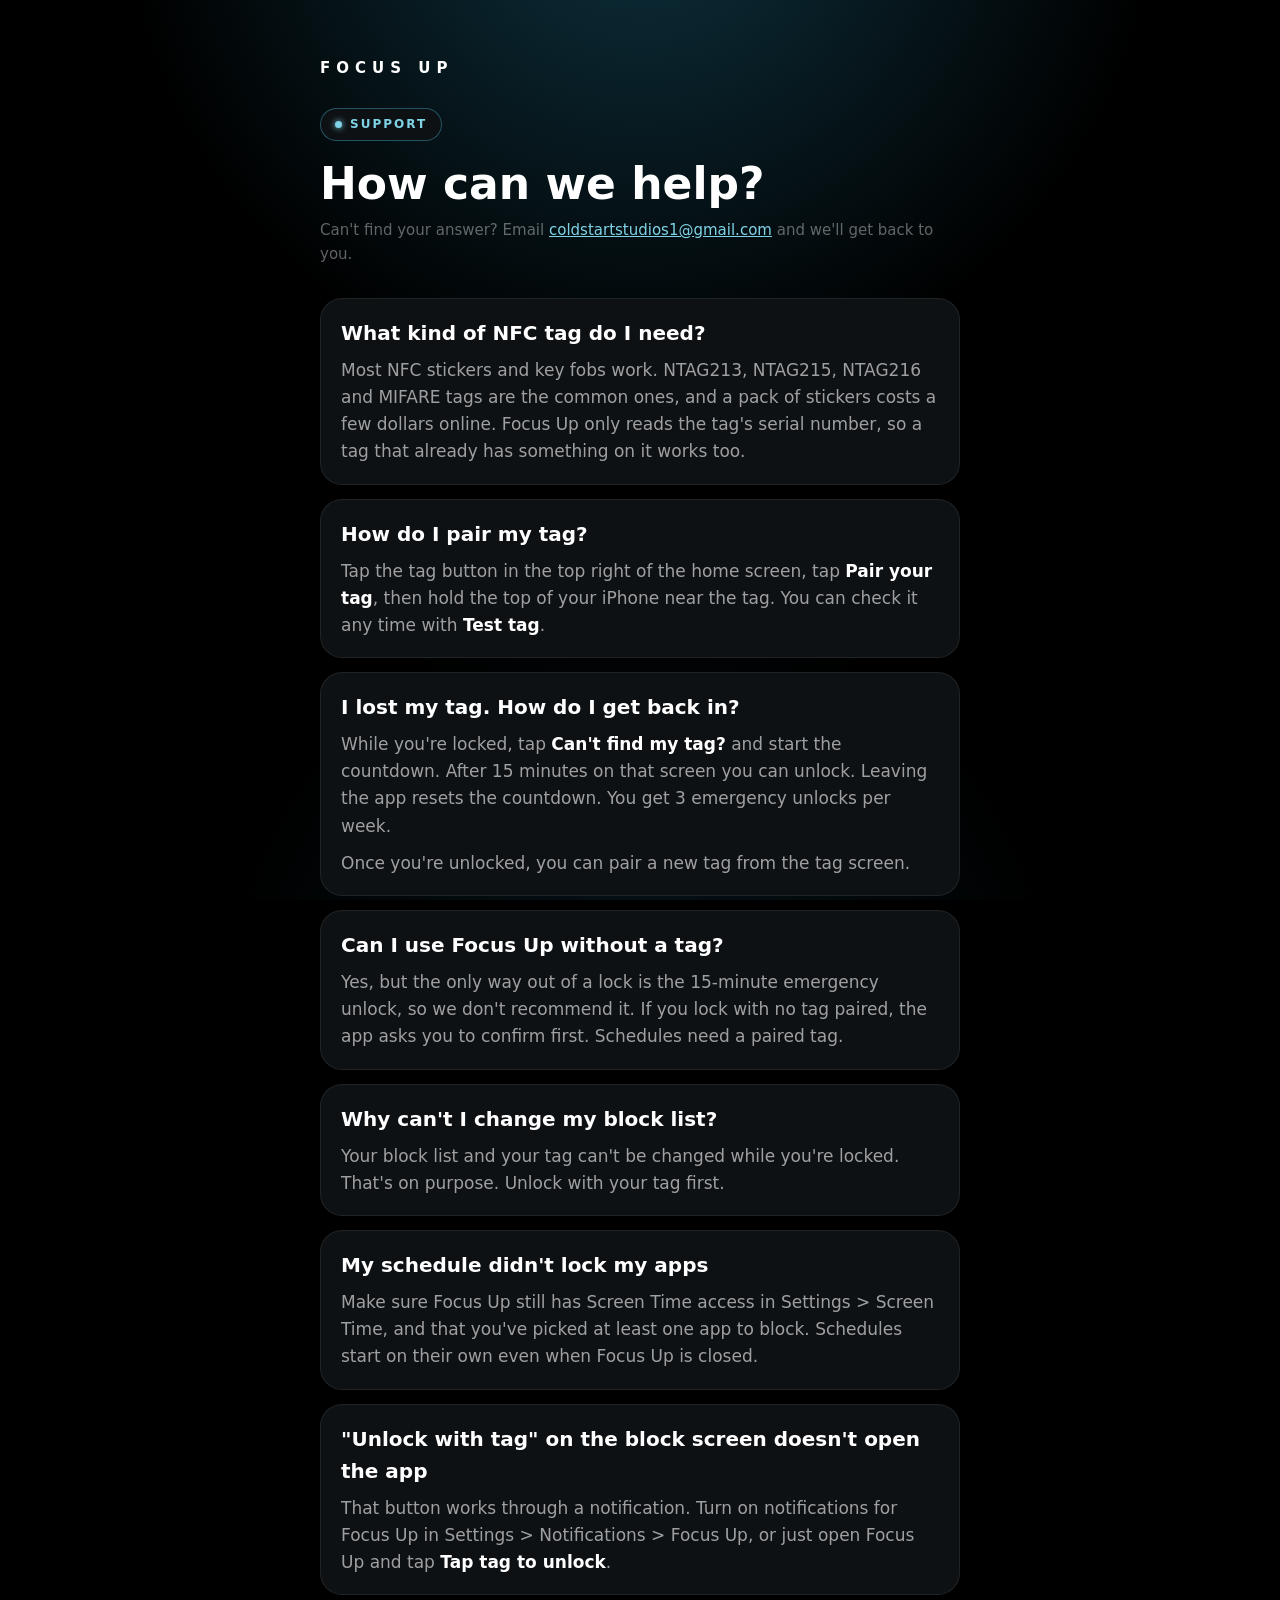
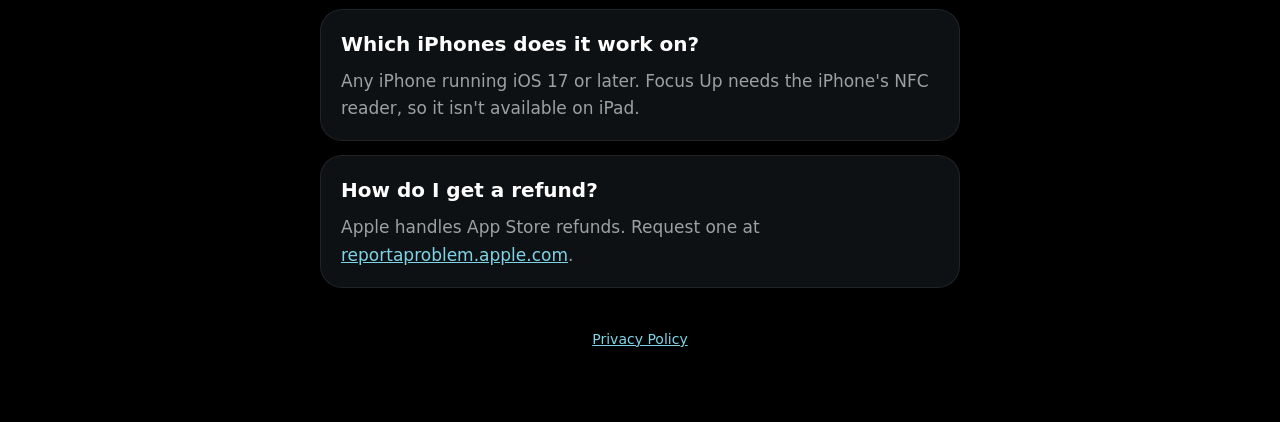
==== support.html @ f3e7fec7 "Add Focus Up privacy policy and support pages Co-Authored-By: Claude Opus 5.5 <noreply@anthropic.com" ====
<!doctype html>
<html lang="en">
<head>
  <meta charset="utf-8">
  <meta name="viewport" content="width=device-width, initial-scale=1">
  <title>Focus Up Support</title>
  <meta name="description" content="Help with Focus Up: tags, emergency unlocks, schedules and more.">
  <link rel="stylesheet" href="style.css">
</head>
<body>
  <main>
    <a class="wordmark" href="index.html">FOCUS UP</a>
    <span class="pill">SUPPORT</span>
    <h1>How can we help?</h1>
    <p class="meta">Can't find your answer? Email <a href="mailto:coldstartstudios1@gmail.com">coldstartstudios1@gmail.com</a> and we'll get back to you.</p>

    <div class="card">
      <h2>What kind of NFC tag do I need?</h2>
      <p>Most NFC stickers and key fobs work. NTAG213, NTAG215, NTAG216 and MIFARE tags are the common ones, and a pack of stickers costs a few dollars online. Focus Up only reads the tag's serial number, so a tag that already has something on it works too.</p>
    </div>

    <div class="card">
      <h2>How do I pair my tag?</h2>
      <p>Tap the tag button in the top right of the home screen, tap <strong>Pair your tag</strong>, then hold the top of your iPhone near the tag. You can check it any time with <strong>Test tag</strong>.</p>
    </div>

    <div class="card">
      <h2>I lost my tag. How do I get back in?</h2>
      <p>While you're locked, tap <strong>Can't find my tag?</strong> and start the countdown. After 15 minutes on that screen you can unlock. Leaving the app resets the countdown. You get 3 emergency unlocks per week.</p>
      <p>Once you're unlocked, you can pair a new tag from the tag screen.</p>
    </div>

    <div class="card">
      <h2>Can I use Focus Up without a tag?</h2>
      <p>Yes, but the only way out of a lock is the 15-minute emergency unlock, so we don't recommend it. If you lock with no tag paired, the app asks you to confirm first. Schedules need a paired tag.</p>
    </div>

    <div class="card">
      <h2>Why can't I change my block list?</h2>
      <p>Your block list and your tag can't be changed while you're locked. That's on purpose. Unlock with your tag first.</p>
    </div>

    <div class="card">
      <h2>My schedule didn't lock my apps</h2>
      <p>Make sure Focus Up still has Screen Time access in Settings &gt; Screen Time, and that you've picked at least one app to block. Schedules start on their own even when Focus Up is closed.</p>
    </div>

    <div class="card">
      <h2>"Unlock with tag" on the block screen doesn't open the app</h2>
      <p>That button works through a notification. Turn on notifications for Focus Up in Settings &gt; Notifications &gt; Focus Up, or just open Focus Up and tap <strong>Tap tag to unlock</strong>.</p>
    </div>

    <div class="card">
      <h2>Which iPhones does it work on?</h2>
      <p>Any iPhone running iOS 17 or later. Focus Up needs the iPhone's NFC reader, so it isn't available on iPad.</p>
    </div>

    <div class="card">
      <h2>How do I get a refund?</h2>
      <p>Apple handles App Store refunds. Request one at <a href="https://reportaproblem.apple.com">reportaproblem.apple.com</a>.</p>
    </div>

    <footer><a href="privacy.html">Privacy Policy</a></footer>
  </main>
</body>
</html>
---- style.css ----
/* Ocean Gem, from the app's DesignSystem/DESIGN.md */
:root {
  --ocean-gem-deep: #0E3B4C;
  --ocean-gem: #1F6F8B;
  --ocean-gem-bright: #3FA7C4;
  --ocean-gem-glow: #7FD3E6;
  --background: #000000;
  --surface: #0E1114;
  --hairline: rgba(255, 255, 255, 0.08);
  --text: #FFFFFF;
  --text-secondary: rgba(255, 255, 255, 0.6);
  --text-tertiary: rgba(255, 255, 255, 0.38);
  --paint: linear-gradient(135deg, var(--ocean-gem-glow), var(--ocean-gem-bright) 40%, var(--ocean-gem) 75%, var(--ocean-gem-deep));
  color-scheme: dark;
}

* { box-sizing: border-box; }

html {
  background: var(--background);
}

body {
  margin: 0;
  min-height: 100vh;
  color: var(--text-secondary);
  font: 17px/1.6 -apple-system, BlinkMacSystemFont, "SF Pro Text", system-ui, sans-serif;
  background:
    radial-gradient(520px 520px at 50% -120px, rgba(31, 111, 139, 0.45), transparent),
    radial-gradient(420px 420px at 50% calc(100% + 120px), rgba(14, 59, 76, 0.35), transparent),
    var(--background);
  background-attachment: fixed;
}

main {
  max-width: 680px;
  margin: 0 auto;
  padding: 56px 20px 72px;
}

h1, h2, .wordmark, .pill {
  font-family: ui-rounded, "SF Pro Rounded", -apple-system, system-ui, sans-serif;
}

.wordmark {
  display: block;
  margin: 0 0 28px;
  color: var(--text);
  font-size: 15px;
  font-weight: 800;
  letter-spacing: 6px;
  text-decoration: none;
}

.pill {
  display: inline-flex;
  align-items: center;
  gap: 8px;
  padding: 6px 14px;
  border: 1px solid rgba(63, 167, 196, 0.45);
  border-radius: 999px;
  background: var(--surface);
  color: var(--ocean-gem-glow);
  font-size: 12px;
  font-weight: 700;
  letter-spacing: 2px;
}

.pill::before {
  content: "";
  width: 7px;
  height: 7px;
  border-radius: 50%;
  background: var(--ocean-gem-glow);
  box-shadow: 0 0 6px var(--ocean-gem-glow);
}

h1 {
  margin: 18px 0 8px;
  color: var(--text);
  font-size: clamp(32px, 7vw, 44px);
  line-height: 1.15;
}

h2 {
  margin: 0 0 8px;
  color: var(--text);
  font-size: 20px;
}

.meta {
  margin: 0 0 32px;
  color: var(--text-tertiary);
  font-size: 15px;
}

.card {
  margin: 0 0 14px;
  padding: 18px 20px;
  border: 1px solid var(--hairline);
  border-radius: 22px;
  background: var(--surface);
}

.card p, .card ul { margin: 0; }
.card p + p, .card p + ul, .card ul + p { margin-top: 10px; }
.card ul { padding-left: 20px; }
.card li + li { margin-top: 6px; }

strong { color: var(--text); font-weight: 600; }

a { color: var(--ocean-gem-glow); }

.hero {
  margin: 24px 0 36px;
  text-align: center;
}

.hero h1 {
  background: var(--paint);
  -webkit-background-clip: text;
  background-clip: text;
  color: transparent;
}

.links {
  display: grid;
  gap: 12px;
}

.button {
  display: block;
  padding: 16px 20px;
  border-radius: 999px;
  background: linear-gradient(var(--ocean-gem-bright), var(--ocean-gem));
  box-shadow: 0 8px 20px rgba(63, 167, 196, 0.35);
  color: var(--text);
  font-family: ui-rounded, "SF Pro Rounded", -apple-system, system-ui, sans-serif;
  font-weight: 600;
  text-align: center;
  text-decoration: none;
}

.button.secondary {
  border: 1px solid rgba(63, 167, 196, 0.55);
  background: var(--surface);
  box-shadow: none;
  color: var(--ocean-gem-glow);
}

footer {
  margin-top: 40px;
  color: var(--text-tertiary);
  font-size: 14px;
  text-align: center;
}
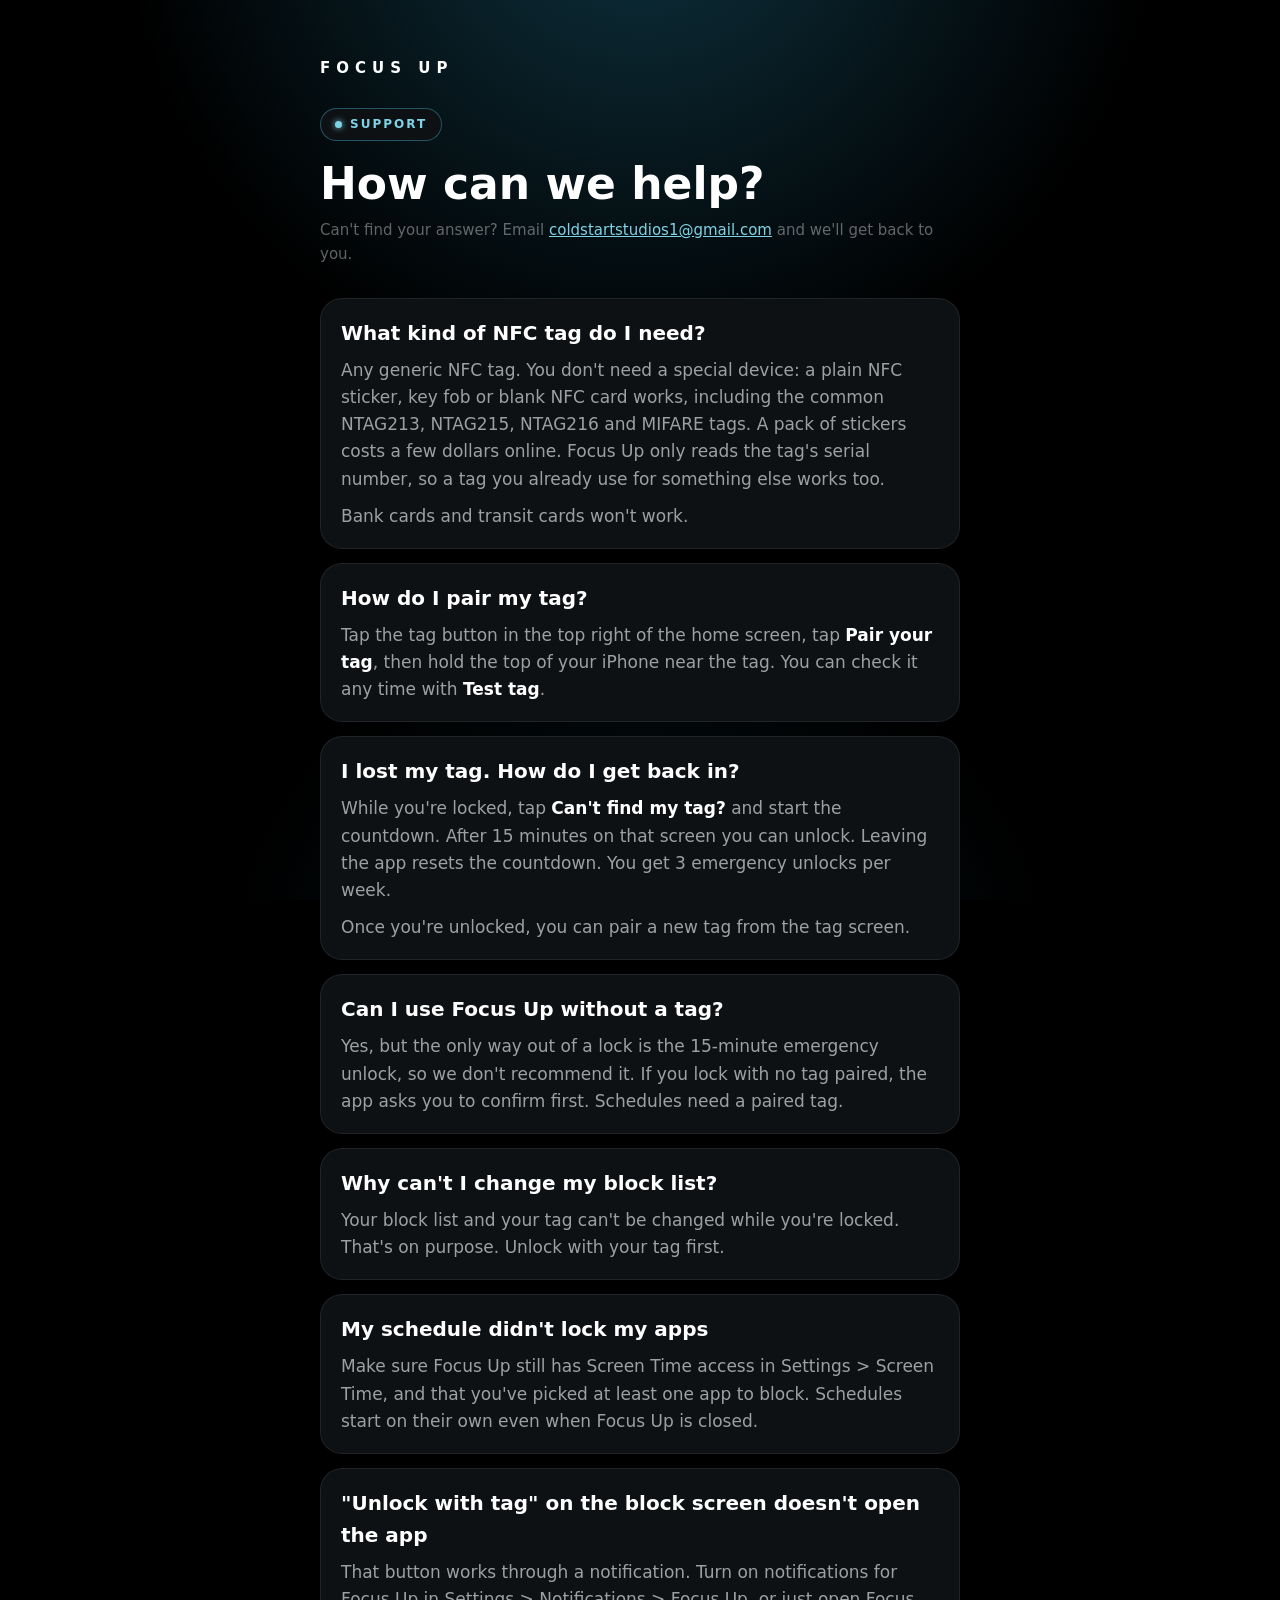
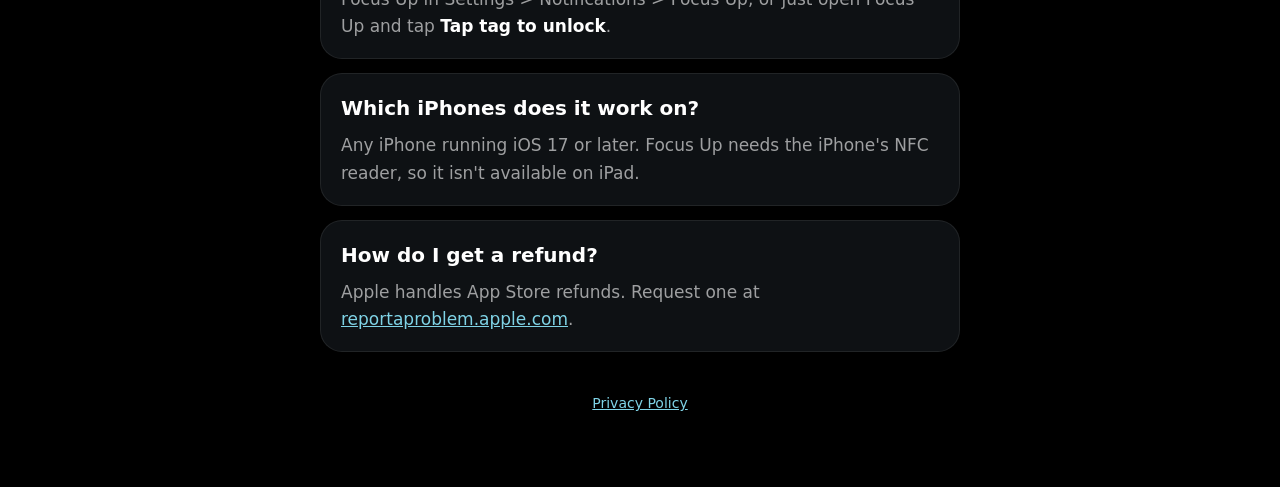
==== commit 4c0defab: "Say Focus Up works with any generic NFC tag Co-Authored-By: Claude Opus 5.5 <noreply@anthropic.com>" ====
--- a/support.html
+++ b/support.html
@@ -16,7 +16,8 @@
 
     <div class="card">
       <h2>What kind of NFC tag do I need?</h2>
-      <p>Most NFC stickers and key fobs work. NTAG213, NTAG215, NTAG216 and MIFARE tags are the common ones, and a pack of stickers costs a few dollars online. Focus Up only reads the tag's serial number, so a tag that already has something on it works too.</p>
+      <p>Any generic NFC tag. You don't need a special device: a plain NFC sticker, key fob or blank NFC card works, including the common NTAG213, NTAG215, NTAG216 and MIFARE tags. A pack of stickers costs a few dollars online. Focus Up only reads the tag's serial number, so a tag you already use for something else works too.</p>
+      <p>Bank cards and transit cards won't work.</p>
     </div>
 
     <div class="card">
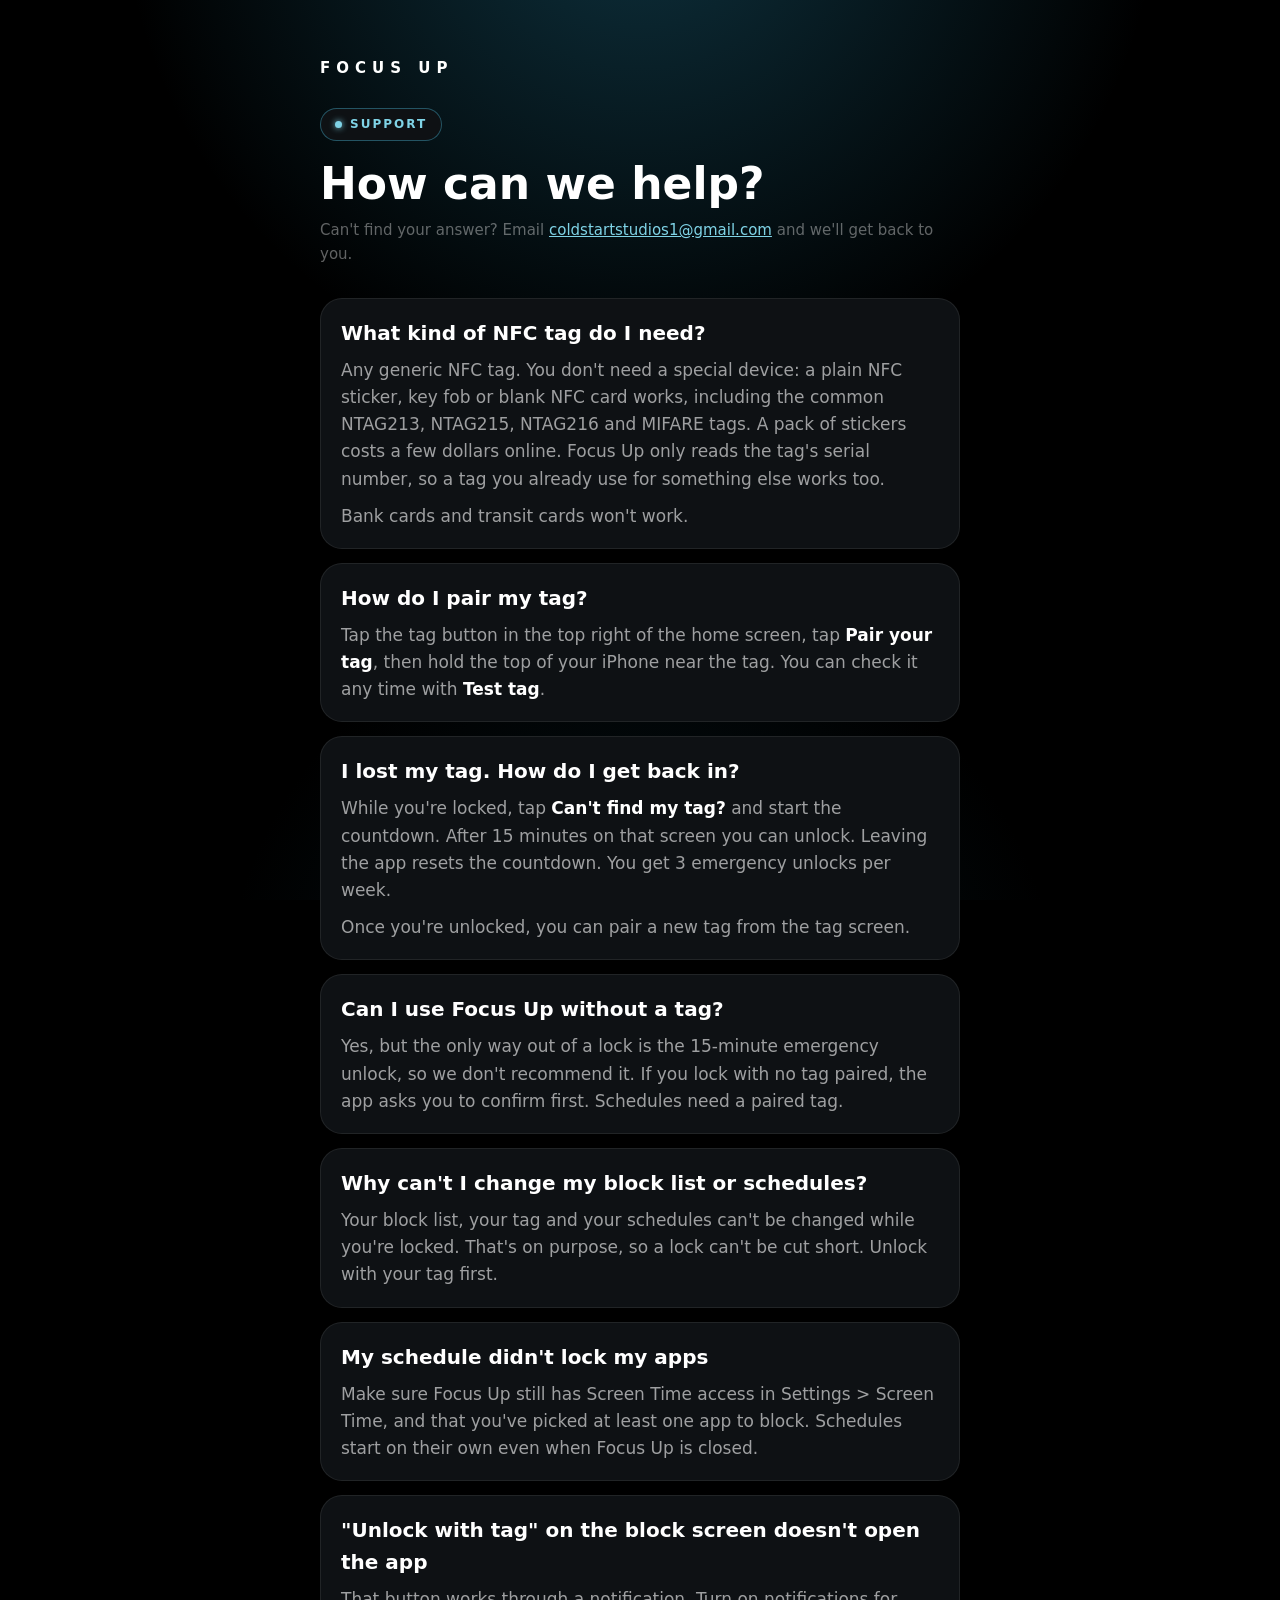
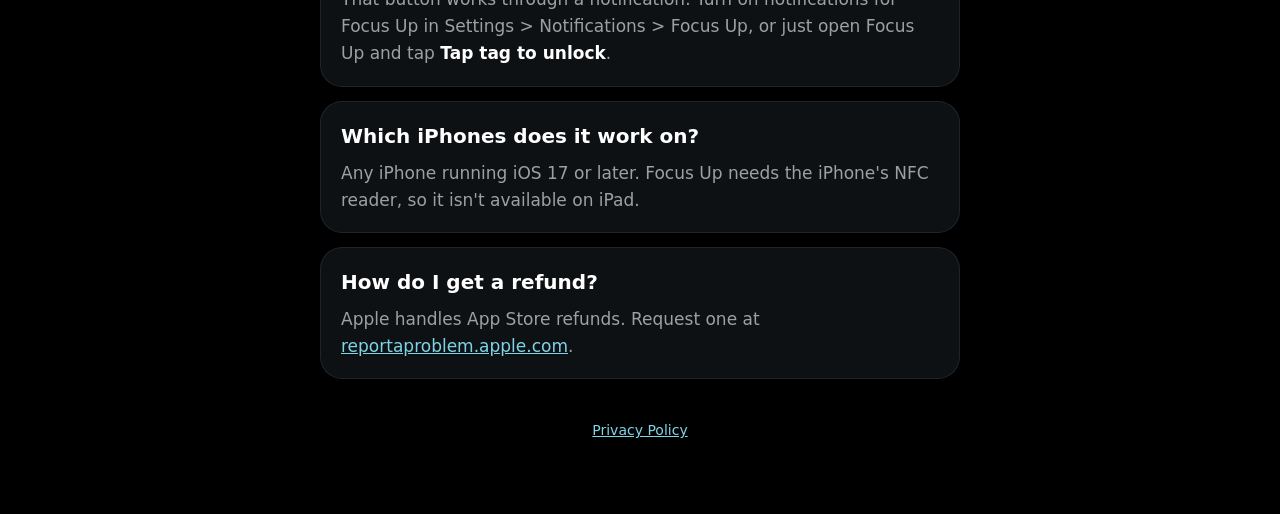
==== commit d03e0a16: "Say schedules can't be changed while locked Co-Authored-By: Claude Opus 5.5 <noreply@anthropic.com>" ====
--- a/support.html
+++ b/support.html
@@ -37,8 +37,8 @@
     </div>
 
     <div class="card">
-      <h2>Why can't I change my block list?</h2>
-      <p>Your block list and your tag can't be changed while you're locked. That's on purpose. Unlock with your tag first.</p>
+      <h2>Why can't I change my block list or schedules?</h2>
+      <p>Your block list, your tag and your schedules can't be changed while you're locked. That's on purpose, so a lock can't be cut short. Unlock with your tag first.</p>
     </div>
 
     <div class="card">
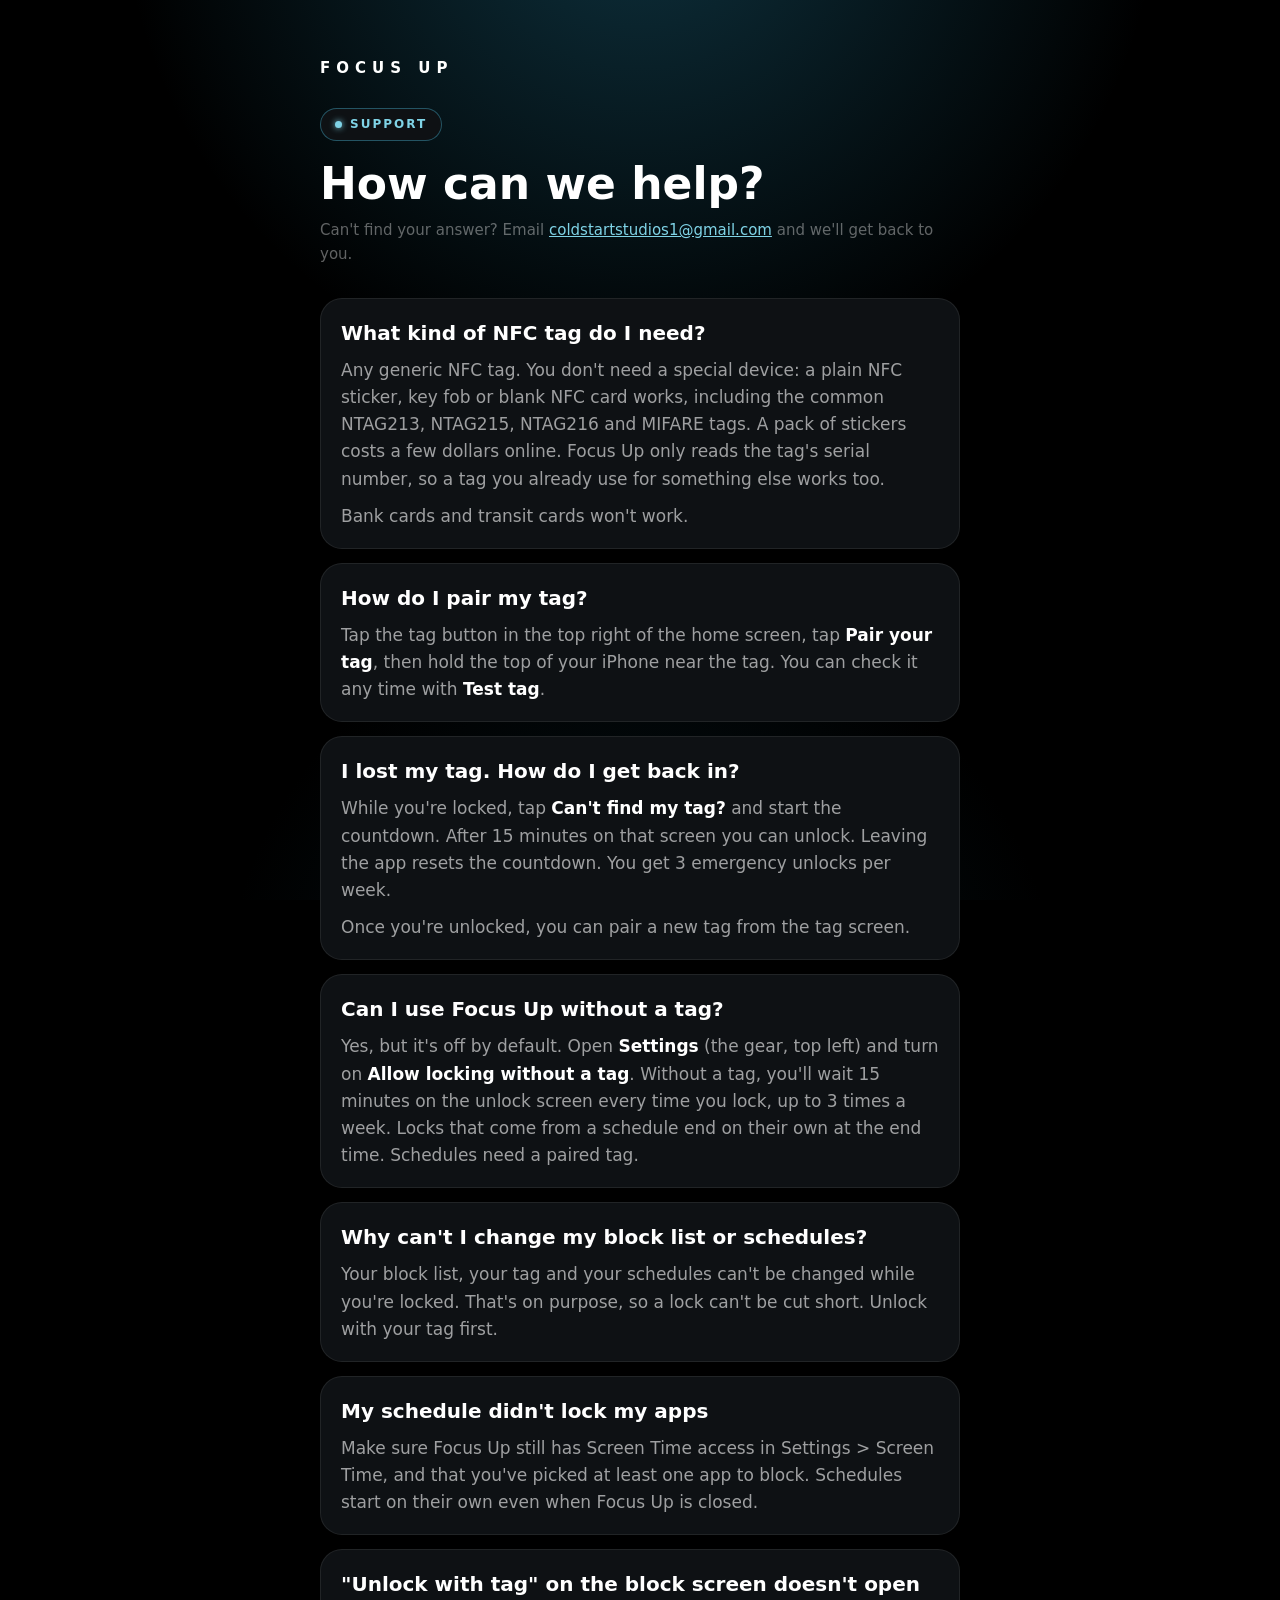
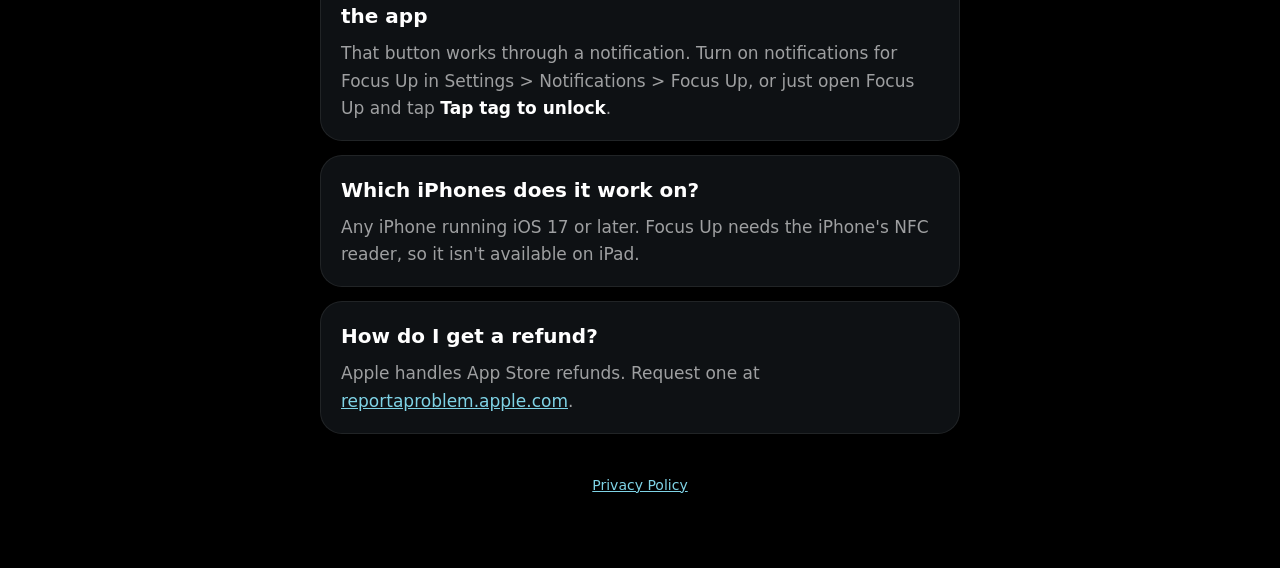
==== commit 8b0fe610: "Explain the Allow locking without a tag setting on the support page Co-Authored-By: Claude Sonnet 5." ====
--- a/support.html
+++ b/support.html
@@ -33,7 +33,7 @@
 
     <div class="card">
       <h2>Can I use Focus Up without a tag?</h2>
-      <p>Yes, but the only way out of a lock is the 15-minute emergency unlock, so we don't recommend it. If you lock with no tag paired, the app asks you to confirm first. Schedules need a paired tag.</p>
+      <p>Yes, but it's off by default. Open <strong>Settings</strong> (the gear, top left) and turn on <strong>Allow locking without a tag</strong>. Without a tag, you'll wait 15 minutes on the unlock screen every time you lock, up to 3 times a week. Locks that come from a schedule end on their own at the end time. Schedules need a paired tag.</p>
     </div>
 
     <div class="card">
